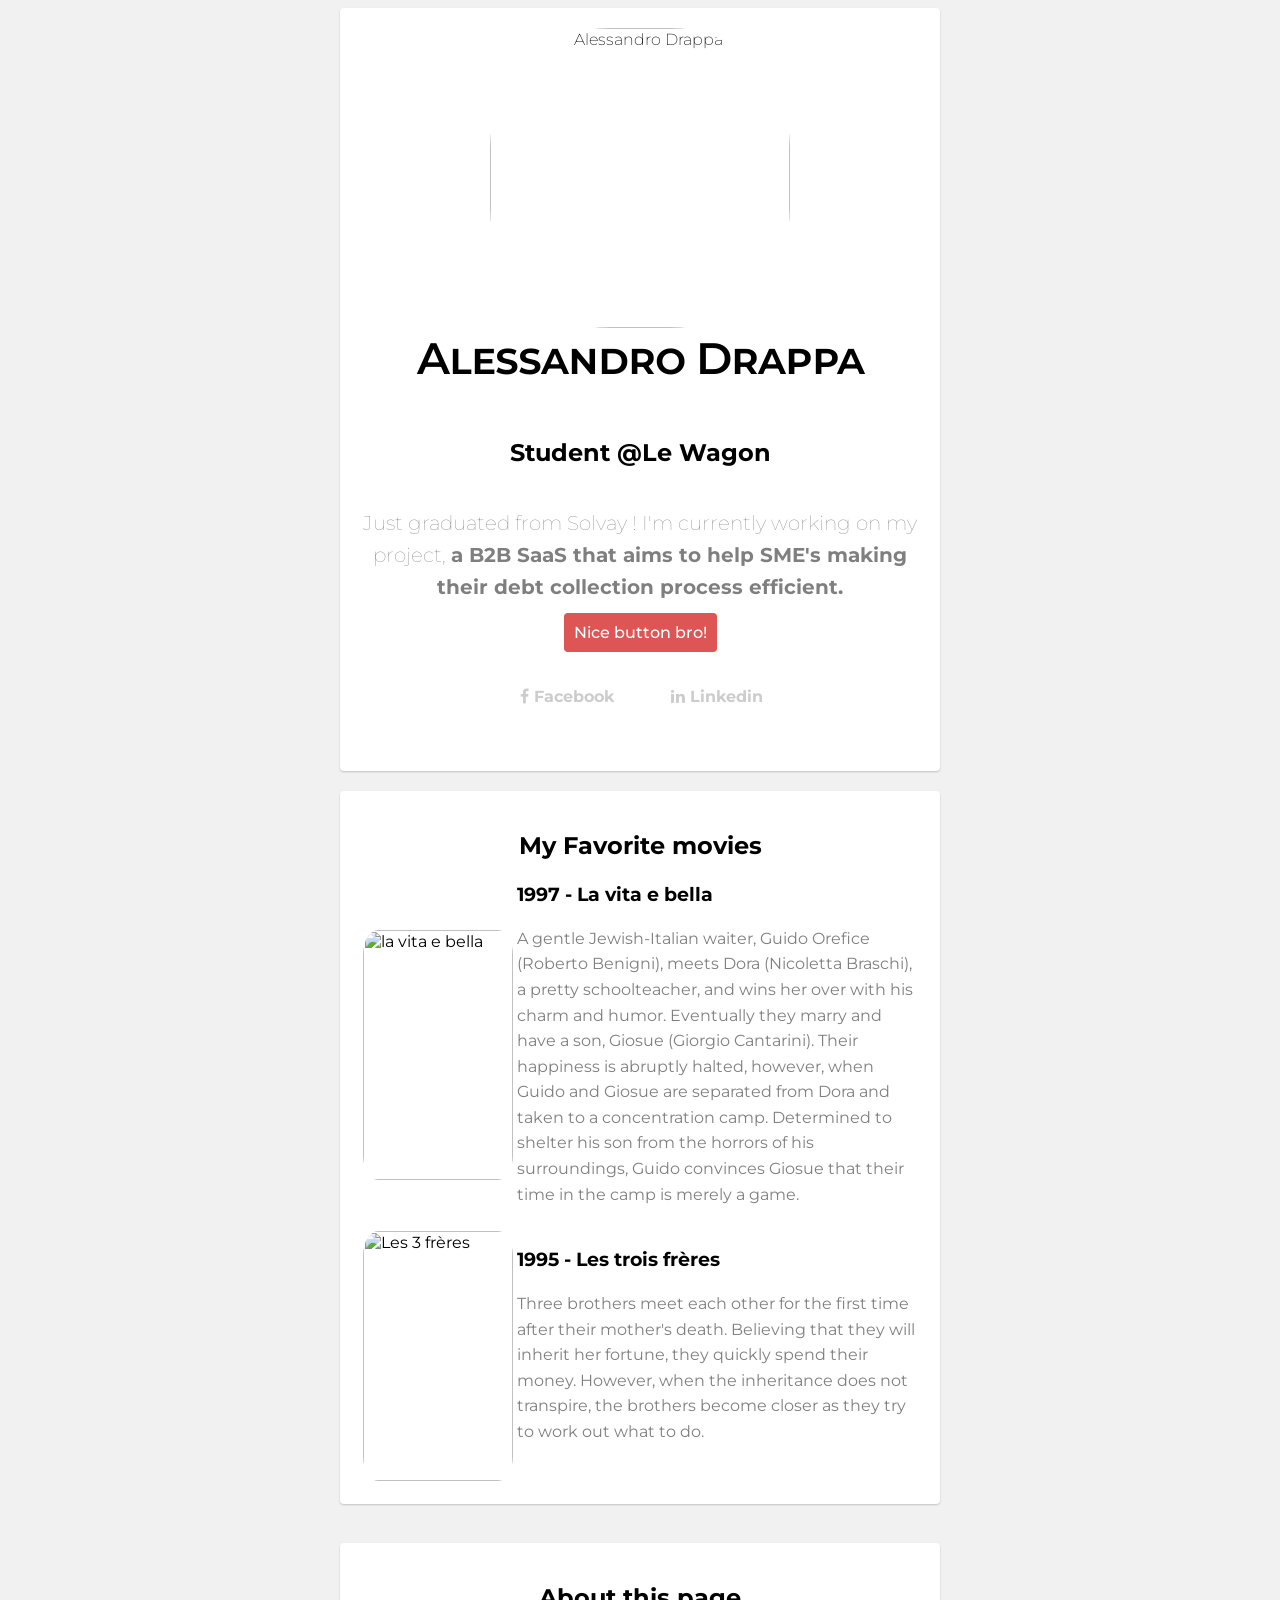
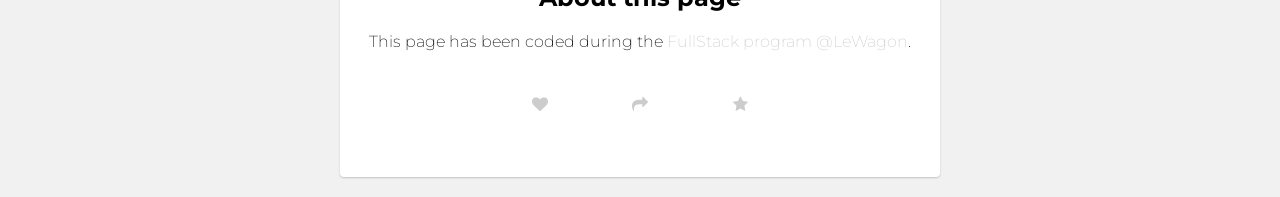
==== index.html @ a38814db "Correcting url" ====
<html>
  <head>
    <meta charset="utf-8">
    <title>Basic info</title>

    <!-- Google fonts -->
    <link rel="stylesheet" href="https://fonts.googleapis.com/css?family=Open+Sans:400,300,700|Montserrat:400,700">

    <!-- Fontawesome -->
    <link href="https://maxcdn.bootstrapcdn.com/font-awesome/4.2.0/css/font-awesome.min.css" rel="stylesheet">

    <!-- Your style -->
    <link rel="stylesheet" href="style.css">
  </head>
  <body>

   <div class="container">
    <div class="card-white-shadow">
      <img src="https://avatars1.githubusercontent.com/u/27001872?v=3&u=d390ec5ad1f13f73876745e44c85096bd02758f1&s=400" alt="Alessandro Drappa" class="img-rounded">
      <h1>Alessandro Drappa</h1>
      <h2>Student @Le Wagon</h2>
      <p id="intro">
        Just graduated from Solvay ! I'm currently working on my project, <strong>a B2B SaaS that aims to help SME's making their debt collection process efficient.</strong>
      </p><br>
      <a class="btn-red">Nice button bro!</a>
      <br>
      <ul>
        <li>
          <a href="https://www.facebook.com/alessandro.drappa">
            <i class="fa fa-facebook"></i> Facebook
          </a>
        </li>
        <li>
          <a href="https://www.linkedin.com/in/adrappa">
            <i class="fa fa-linkedin"></i> Linkedin
          </a>
        </li>
      </ul>
    </div>
    <div class="card-white-shadow">
      <h2>My Favorite movies</h2>

      <table>
        <tbody>
          <tr>
            <td>
              <img src="http://www.gstatic.com/tv/thumb/movieposters/22005/p22005_p_v8_aa.jpg" alt="la vita e bella" class="img-slightly-rounded">
            </td>
            <td>
              <h3>1997 - La vita e bella</h3>
              <p>A gentle Jewish-Italian waiter, Guido Orefice (Roberto Benigni), meets Dora (Nicoletta Braschi), a pretty schoolteacher, and wins her over with his charm and humor. Eventually they marry and have a son, Giosue (Giorgio Cantarini). Their happiness is abruptly halted, however, when Guido and Giosue are separated from Dora and taken to a concentration camp. Determined to shelter his son from the horrors of his surroundings, Guido convinces Giosue that their time in the camp is merely a game.</p>
            </td>
          </tr>
          <tr>
            <td>
              <img src="http://fr.web.img5.acsta.net/medias/nmedia/18/68/03/15/19007974.jpg" alt="Les 3 frères" class="img-slightly-rounded">
            </td>
            <td>
              <h3>1995 - Les trois frères</h3>
              <p>Three brothers meet each other for the first time after their mother's death. Believing that they will inherit her fortune, they quickly spend their money. However, when the inheritance does not transpire, the brothers become closer as they try to work out what to do.</p>
            </td>
          </tr>
        </tbody>
      </table>
    </div><br>
    <div class="card-white-shadow">
      <h2>About this page</h2>
      This page has been coded during the <a href="http://lewagon.org/program" target="_blank">FullStack program @LeWagon</a>.
    <ul>
     <li>
       <a href="#">
         <i class="fa fa-heart"></i>
       </a>
     </li>
     <li>
       <a href="#">
         <i class="fa fa-share"></i>
       </a>
     </li>
     <li>
       <a href="#">
         <i class="fa fa-star"></i>
       </a>
     </li>
   </ul>
 </div>
</div>   <!-- Here goes your content -->

  </body>
</html>
---- style.css ----
body {
  background-color: #f1f1f1;
  margin-left: auto;
  margin-right: auto;
  font-family: "Montserrat", Helvetica, Arial, sans-serif;
  font-weight: 200;
  text-align: center;
}

.btn-red {
  background-color: #DD5555;
  color: white;
  font-weight: 500;
  padding: 10px;
  border-radius: 4px;
}

.btn-red:hover {
  background-color: #C61414;
  color: white;
}

.card-white-shadow {
  background: white;
  text-align: center;
  padding: 20px;
  margin-bottom: 20px;
  border-radius: 4px;
  box-shadow: 0px 1px 2px 0px rgba(0, 0, 0, 0.2);
}

.img-slightly-rounded {
 width: 150px;
 height: 250px;
 border-radius: 10%;
}

.img-rounded {
  border-radius: 40%;
  width: 300px;
  height: 300px;
  margin: 0 auto;
}

.container { margin: 0 auto; width: 600px; }

#intro {
  display: inline-block;
  font-size: 20px;
  font-weight: 100;
  text-align: center;
}

#intro > strong:hover {
  color: #C61414;
}

a { color: #CCCCCC; text-decoration: none; }
a:hover { font-size: 1.3em ; color: #C61414 ;text-decoration: none; }

h1 {
  letter-spacing: -1px;
  line-height: 60px;
  font-size: 44px;
  font-weight: 600;
  font-variant: small-caps;
  margin: 0px 0 50px 0;
  text-shadow: 0 1px 0 #fff;
}

p {
  color: rgba(0, 0, 0, 0.5);
  margin: 20px 0;
  line-height: 1.6;
}

ul { width: 300px; display: inline-block; list-style: none; margin: 25px 0; padding: 20px; display:  }
li { display: table-cell; font-weight: bold; width: 1%; }

#suggestions {
  margin-top: 35px;
  color: #ccc;
}
#suggestions a {
  color: #666666;
  font-weight: 200;
  font-size: 14px;
  margin: 0 10px;
}
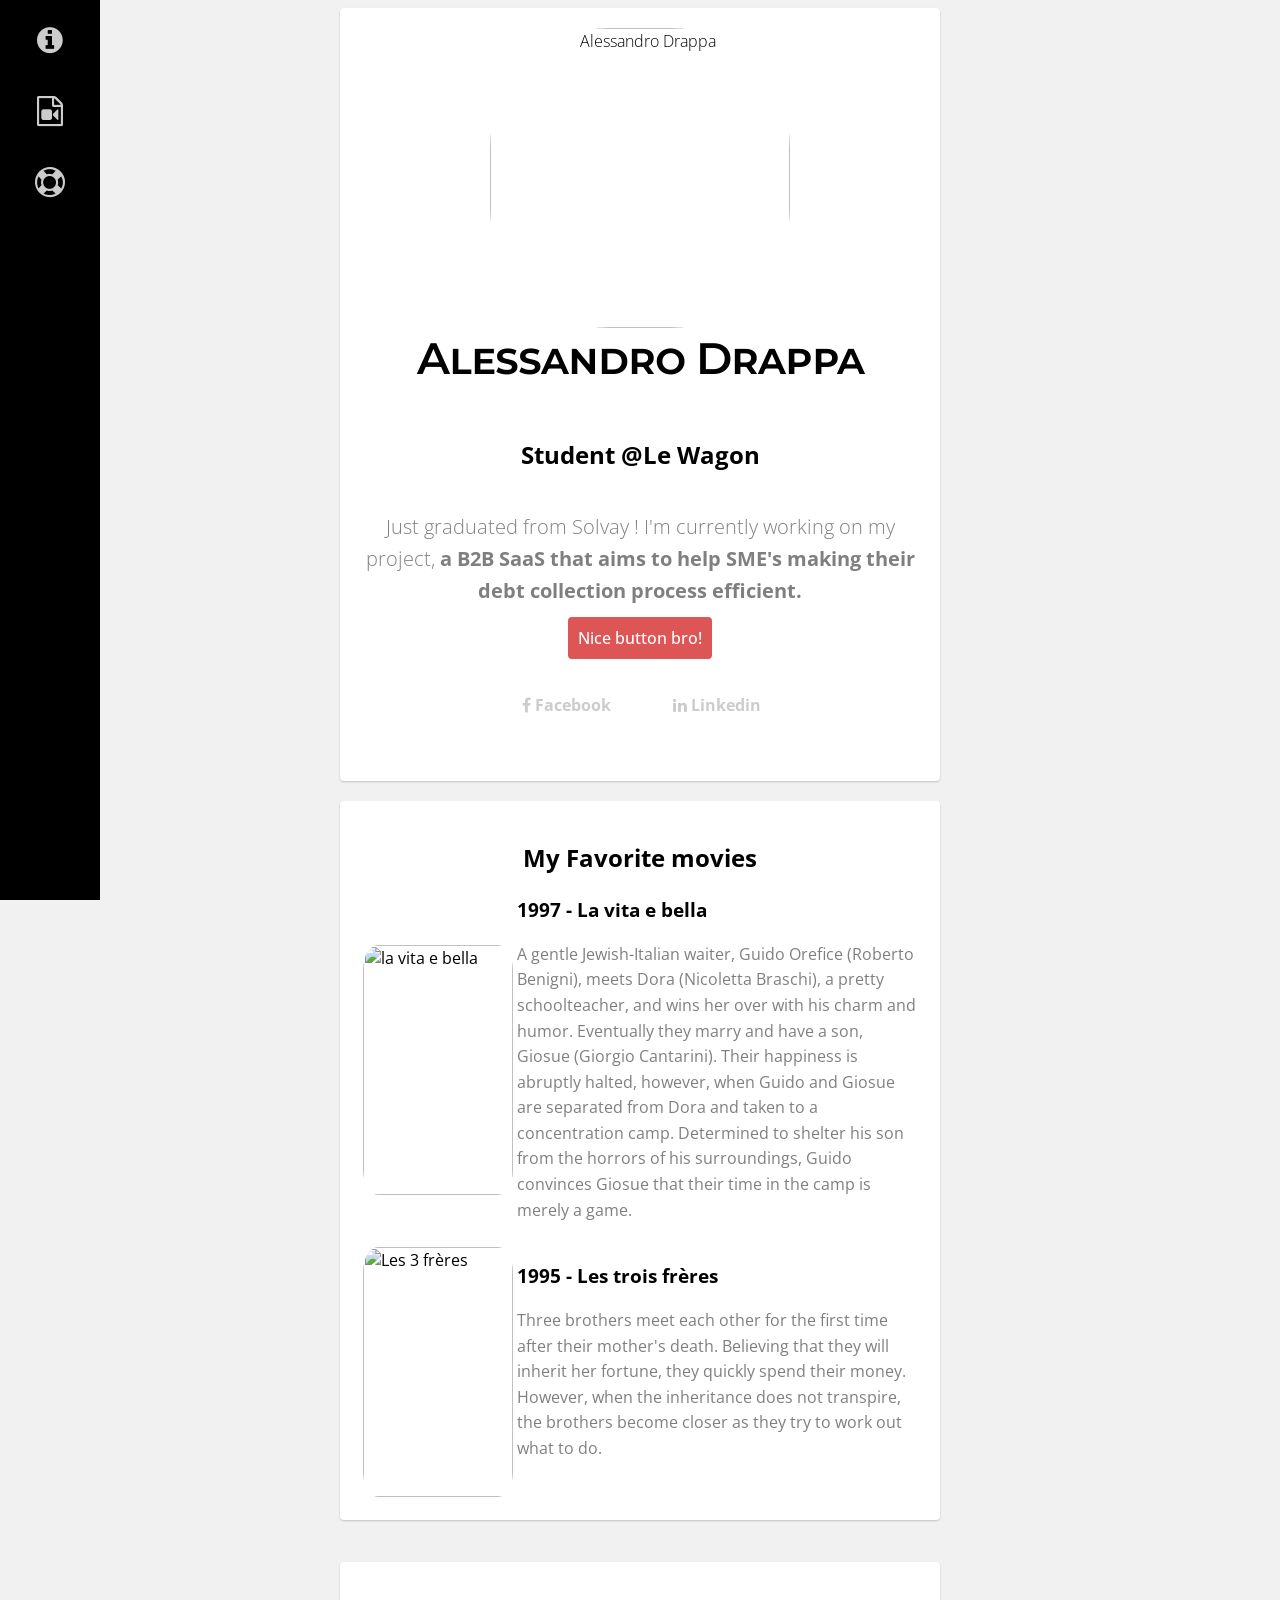
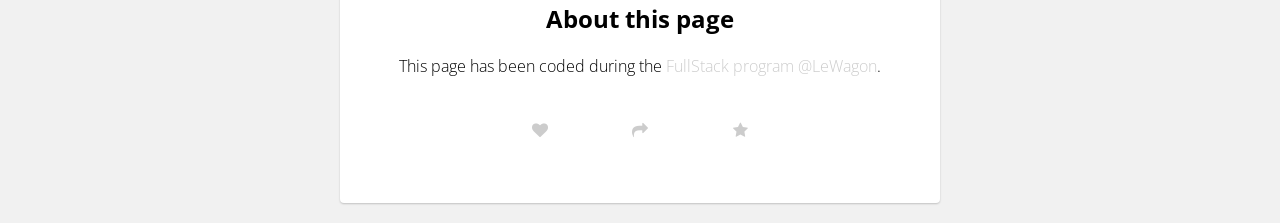
==== commit 0a18f2a9: "1optional" ====
--- a/index.html
+++ b/index.html
@@ -1,90 +1,111 @@
 <html>
-  <head>
-    <meta charset="utf-8">
-    <title>Basic info</title>
+<head>
+  <meta charset="utf-8">
+  <title>Basic info</title>
 
-    <!-- Google fonts -->
-    <link rel="stylesheet" href="https://fonts.googleapis.com/css?family=Open+Sans:400,300,700|Montserrat:400,700">
+  <!-- Google fonts -->
+  <link rel="stylesheet" href="http://fonts.googleapis.com/css?family=Open+Sans:400,300,700|Montserrat:400,700">
 
-    <!-- Fontawesome -->
-    <link href="https://maxcdn.bootstrapcdn.com/font-awesome/4.2.0/css/font-awesome.min.css" rel="stylesheet">
+  <!-- Fontawesome -->
+  <link href="http://maxcdn.bootstrapcdn.com/font-awesome/4.2.0/css/font-awesome.min.css" rel="stylesheet">
 
-    <!-- Your style -->
-    <link rel="stylesheet" href="style.css">
-  </head>
-  <body>
+  <!-- Your style -->
+  <link rel="stylesheet" href="style.css">
+</head>
+<body>
+  <div id="sidebar">
+    <ul>
+      <li>
+        <a href="#summary">
+          <i class="fa fa-info-circle"></i>
+        </a>
+      </li><br>
+      <li>
+        <a href="#favorite-movies">
+          <i class="fa fa-file-video-o"></i>
+        </a>
+      </li><br>
+      <li>
+        <a href="#footer">
+          <i class="fa fa-life-ring"></i>
+        </a>
+      </li>
+    </ul>
+  </div>
+  <div id="content">
+    <div id="summary">
+     <div class="container">
+      <div class="card-white-shadow">
+        <img src="https://avatars1.githubusercontent.com/u/27001872?v=3&u=d390ec5ad1f13f73876745e44c85096bd02758f1&s=400" alt="Alessandro Drappa" class="img-rounded">
+        <h1>Alessandro Drappa</h1>
+        <h2>Student @Le Wagon</h2>
+        <p id="intro">
+          Just graduated from Solvay ! I'm currently working on my project, <strong>a B2B SaaS that aims to help SME's making their debt collection process efficient.</strong>
+        </p><br>
+        <a class="btn-red">Nice button bro!</a>
+        <br>
+        <ul>
+          <li>
+            <a href="https://www.facebook.com/alessandro.drappa">
+              <i class="fa fa-facebook"></i> Facebook
+            </a>
+          </li>
+          <li>
+            <a href="https://www.linkedin.com/in/adrappa">
+              <i class="fa fa-linkedin"></i> Linkedin
+            </a>
+          </li>
+        </ul>
+      </div>
 
-   <div class="container">
-    <div class="card-white-shadow">
-      <img src="https://avatars1.githubusercontent.com/u/27001872?v=3&u=d390ec5ad1f13f73876745e44c85096bd02758f1&s=400" alt="Alessandro Drappa" class="img-rounded">
-      <h1>Alessandro Drappa</h1>
-      <h2>Student @Le Wagon</h2>
-      <p id="intro">
-        Just graduated from Solvay ! I'm currently working on my project, <strong>a B2B SaaS that aims to help SME's making their debt collection process efficient.</strong>
-      </p><br>
-      <a class="btn-red">Nice button bro!</a>
-      <br>
-      <ul>
-        <li>
-          <a href="https://www.facebook.com/alessandro.drappa">
-            <i class="fa fa-facebook"></i> Facebook
-          </a>
-        </li>
-        <li>
-          <a href="https://www.linkedin.com/in/adrappa">
-            <i class="fa fa-linkedin"></i> Linkedin
-          </a>
-        </li>
-      </ul>
-    </div>
-    <div class="card-white-shadow">
-      <h2>My Favorite movies</h2>
+      <div class="card-white-shadow" id="favorite-movies">
+        <h2>My Favorite movies</h2>
 
-      <table>
-        <tbody>
-          <tr>
-            <td>
-              <img src="http://www.gstatic.com/tv/thumb/movieposters/22005/p22005_p_v8_aa.jpg" alt="la vita e bella" class="img-slightly-rounded">
-            </td>
-            <td>
-              <h3>1997 - La vita e bella</h3>
-              <p>A gentle Jewish-Italian waiter, Guido Orefice (Roberto Benigni), meets Dora (Nicoletta Braschi), a pretty schoolteacher, and wins her over with his charm and humor. Eventually they marry and have a son, Giosue (Giorgio Cantarini). Their happiness is abruptly halted, however, when Guido and Giosue are separated from Dora and taken to a concentration camp. Determined to shelter his son from the horrors of his surroundings, Guido convinces Giosue that their time in the camp is merely a game.</p>
-            </td>
-          </tr>
-          <tr>
-            <td>
-              <img src="http://fr.web.img5.acsta.net/medias/nmedia/18/68/03/15/19007974.jpg" alt="Les 3 frères" class="img-slightly-rounded">
-            </td>
-            <td>
-              <h3>1995 - Les trois frères</h3>
-              <p>Three brothers meet each other for the first time after their mother's death. Believing that they will inherit her fortune, they quickly spend their money. However, when the inheritance does not transpire, the brothers become closer as they try to work out what to do.</p>
-            </td>
-          </tr>
-        </tbody>
-      </table>
-    </div><br>
-    <div class="card-white-shadow">
-      <h2>About this page</h2>
-      This page has been coded during the <a href="http://lewagon.org/program" target="_blank">FullStack program @LeWagon</a>.
-    <ul>
-     <li>
-       <a href="#">
-         <i class="fa fa-heart"></i>
-       </a>
-     </li>
-     <li>
-       <a href="#">
-         <i class="fa fa-share"></i>
-       </a>
-     </li>
-     <li>
-       <a href="#">
-         <i class="fa fa-star"></i>
-       </a>
-     </li>
-   </ul>
+        <table>
+          <tbody>
+            <tr>
+              <td>
+                <img src="http://www.gstatic.com/tv/thumb/movieposters/22005/p22005_p_v8_aa.jpg" alt="la vita e bella" class="img-slightly-rounded">
+              </td>
+              <td>
+                <h3>1997 - La vita e bella</h3>
+                <p>A gentle Jewish-Italian waiter, Guido Orefice (Roberto Benigni), meets Dora (Nicoletta Braschi), a pretty schoolteacher, and wins her over with his charm and humor. Eventually they marry and have a son, Giosue (Giorgio Cantarini). Their happiness is abruptly halted, however, when Guido and Giosue are separated from Dora and taken to a concentration camp. Determined to shelter his son from the horrors of his surroundings, Guido convinces Giosue that their time in the camp is merely a game.</p>
+              </td>
+            </tr>
+            <tr>
+              <td>
+                <img src="http://fr.web.img5.acsta.net/medias/nmedia/18/68/03/15/19007974.jpg" alt="Les 3 frères" class="img-slightly-rounded">
+              </td>
+              <td>
+                <h3>1995 - Les trois frères</h3>
+                <p>Three brothers meet each other for the first time after their mother's death. Believing that they will inherit her fortune, they quickly spend their money. However, when the inheritance does not transpire, the brothers become closer as they try to work out what to do.</p>
+              </td>
+            </tr>
+          </tbody>
+        </table>
+      </div><br>
+      <div class="card-white-shadow">
+        <h2>About this page</h2>
+        This page has been coded during the <a href="http://lewagon.org/program" target="_blank">FullStack program @LeWagon</a>.
+        <ul>
+         <li>
+           <a href="#">
+             <i class="fa fa-heart"></i>
+           </a>
+         </li>
+         <li>
+           <a href="#">
+             <i class="fa fa-share"></i>
+           </a>
+         </li>
+         <li>
+           <a href="#">
+             <i class="fa fa-star"></i>
+           </a>
+         </li>
+       </ul>
+     </div>
+   </div>
  </div>
-</div>   <!-- Here goes your content -->
-
-  </body>
+</body>
 </html>
--- a/style.css
+++ b/style.css
@@ -1,11 +1,38 @@
+/* Here goes your CSS */
 body {
   background-color: #f1f1f1;
   margin-left: auto;
   margin-right: auto;
-  font-family: "Montserrat", Helvetica, Arial, sans-serif;
+  font-family: "Open Sans", Helvetica, Arial, sans-serif;
   font-weight: 200;
   text-align: center;
 }
+
+#sidebar {
+  position: fixed;
+  font-size: 30px;
+  width: 100px;
+  left: 0;
+  top: 0;
+  bottom: 0;
+  background-color: #000000;
+  display: inline-block;
+}
+
+#sidebar > ul > li {
+  list-style: none;
+  line-height: 10em;
+}
+
+#sidebar > ul {
+  width: inherit;
+  padding: 0;
+}
+
+#page-content {
+  margin-left: 100px;
+}
+
 
 .btn-red {
   background-color: #DD5555;
@@ -64,6 +91,7 @@
   font-size: 44px;
   font-weight: 600;
   font-variant: small-caps;
+  font-family: "Montserrat", sans-serif;
   margin: 0px 0 50px 0;
   text-shadow: 0 1px 0 #fff;
 }
@@ -74,16 +102,5 @@
   line-height: 1.6;
 }
 
-ul { width: 300px; display: inline-block; list-style: none; margin: 25px 0; padding: 20px; display:  }
+ul { width: 300px; display: inline-block; list-style: none; margin: 25px 0; padding: 20px;   }
 li { display: table-cell; font-weight: bold; width: 1%; }
-
-#suggestions {
-  margin-top: 35px;
-  color: #ccc;
-}
-#suggestions a {
-  color: #666666;
-  font-weight: 200;
-  font-size: 14px;
-  margin: 0 10px;
-}
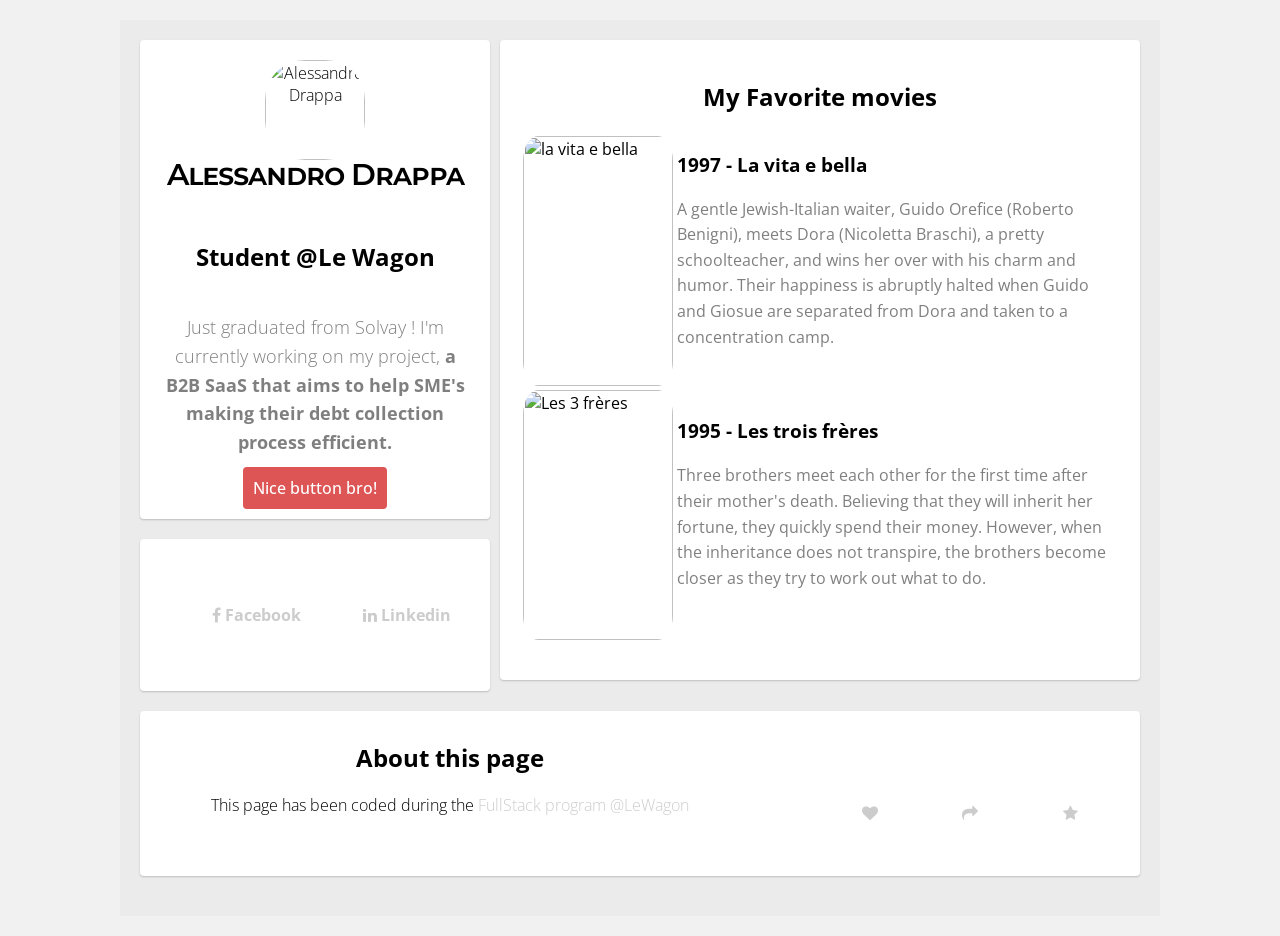
==== commit cdb9e974: "new" ====
--- a/index.html
+++ b/index.html
@@ -1,7 +1,7 @@
 <html>
 <head>
   <meta charset="utf-8">
-  <title>Basic info</title>
+  <title>Alessandro Drappa</title>
 
   <!-- Google fonts -->
   <link rel="stylesheet" href="http://fonts.googleapis.com/css?family=Open+Sans:400,300,700|Montserrat:400,700">
@@ -13,28 +13,8 @@
   <link rel="stylesheet" href="style.css">
 </head>
 <body>
-  <div id="sidebar">
-    <ul>
-      <li>
-        <a href="#summary">
-          <i class="fa fa-info-circle"></i>
-        </a>
-      </li><br>
-      <li>
-        <a href="#favorite-movies">
-          <i class="fa fa-file-video-o"></i>
-        </a>
-      </li><br>
-      <li>
-        <a href="#footer">
-          <i class="fa fa-life-ring"></i>
-        </a>
-      </li>
-    </ul>
-  </div>
-  <div id="content">
-    <div id="summary">
-     <div class="container">
+  <div id="wrapper">
+    <div id="left-container">
       <div class="card-white-shadow">
         <img src="https://avatars1.githubusercontent.com/u/27001872?v=3&u=d390ec5ad1f13f73876745e44c85096bd02758f1&s=400" alt="Alessandro Drappa" class="img-rounded">
         <h1>Alessandro Drappa</h1>
@@ -43,7 +23,8 @@
           Just graduated from Solvay ! I'm currently working on my project, <strong>a B2B SaaS that aims to help SME's making their debt collection process efficient.</strong>
         </p><br>
         <a class="btn-red">Nice button bro!</a>
-        <br>
+      </div>
+      <div class="card-white-shadow">
         <ul>
           <li>
             <a href="https://www.facebook.com/alessandro.drappa">
@@ -57,54 +38,53 @@
           </li>
         </ul>
       </div>
-
-      <div class="card-white-shadow" id="favorite-movies">
-        <h2>My Favorite movies</h2>
-
-        <table>
-          <tbody>
-            <tr>
-              <td>
-                <img src="http://www.gstatic.com/tv/thumb/movieposters/22005/p22005_p_v8_aa.jpg" alt="la vita e bella" class="img-slightly-rounded">
-              </td>
-              <td>
-                <h3>1997 - La vita e bella</h3>
-                <p>A gentle Jewish-Italian waiter, Guido Orefice (Roberto Benigni), meets Dora (Nicoletta Braschi), a pretty schoolteacher, and wins her over with his charm and humor. Eventually they marry and have a son, Giosue (Giorgio Cantarini). Their happiness is abruptly halted, however, when Guido and Giosue are separated from Dora and taken to a concentration camp. Determined to shelter his son from the horrors of his surroundings, Guido convinces Giosue that their time in the camp is merely a game.</p>
-              </td>
-            </tr>
-            <tr>
-              <td>
-                <img src="http://fr.web.img5.acsta.net/medias/nmedia/18/68/03/15/19007974.jpg" alt="Les 3 frères" class="img-slightly-rounded">
-              </td>
-              <td>
-                <h3>1995 - Les trois frères</h3>
-                <p>Three brothers meet each other for the first time after their mother's death. Believing that they will inherit her fortune, they quickly spend their money. However, when the inheritance does not transpire, the brothers become closer as they try to work out what to do.</p>
-              </td>
-            </tr>
-          </tbody>
-        </table>
-      </div><br>
-      <div class="card-white-shadow">
-        <h2>About this page</h2>
-        This page has been coded during the <a href="http://lewagon.org/program" target="_blank">FullStack program @LeWagon</a>.
-        <ul>
-         <li>
-           <a href="#">
-             <i class="fa fa-heart"></i>
-           </a>
-         </li>
-         <li>
-           <a href="#">
-             <i class="fa fa-share"></i>
-           </a>
-         </li>
-         <li>
-           <a href="#">
-             <i class="fa fa-star"></i>
-           </a>
-         </li>
-       </ul>
-     </div>
+    </div>
+    <div class="card-white-shadow" id="right-container">
+      <h2>My Favorite movies</h2>
+      <table>
+        <tbody>
+          <tr>
+            <td>
+              <img src="http://www.gstatic.com/tv/thumb/movieposters/22005/p22005_p_v8_aa.jpg" alt="la vita e bella" class="img-slightly-rounded">
+            </td>
+            <td>
+              <h3>1997 - La vita e bella</h3>
+              <p>A gentle Jewish-Italian waiter, Guido Orefice (Roberto Benigni), meets Dora (Nicoletta Braschi), a pretty schoolteacher, and wins her over with his charm and humor. Their happiness is abruptly halted when Guido and Giosue are separated from Dora and taken to a concentration camp.</p>
+            </td>
+          </tr>
+          <tr>
+            <td>
+              <img src="http://fr.web.img5.acsta.net/medias/nmedia/18/68/03/15/19007974.jpg" alt="Les 3 frères" class="img-slightly-rounded">
+            </td>
+            <td>
+              <h3>1995 - Les trois frères</h3>
+              <p>Three brothers meet each other for the first time after their mother's death. Believing that they will inherit her fortune, they quickly spend their money. However, when the inheritance does not transpire, the brothers become closer as they try to work out what to do.</p>
+            </td>
+          </tr>
+        </tbody>
+      </table>
+    </div>
+    <div class="clear"></div>
+    <div class="card-white-shadow" id="footer">
+      <h2>About this page</h2>
+      This page has been coded during the <a href="http://lewagon.org/program" target="_blank">FullStack program @LeWagon</a>
+      <ul id="share">
+       <li>
+         <a href="#">
+           <i class="fa fa-heart"></i>
+         </a>
+       </li>
+       <li>
+         <a href="#">
+           <i class="fa fa-share"></i>
+         </a>
+       </li>
+       <li>
+         <a href="#">
+           <i class="fa fa-star"></i>
+         </a>
+       </li>
+     </ul>
    </div>
  </div>
 </body>
--- a/style.css
+++ b/style.css
@@ -1,4 +1,3 @@
-/* Here goes your CSS */
 body {
   background-color: #f1f1f1;
   margin-left: auto;
@@ -64,8 +63,8 @@
 
 .img-rounded {
   border-radius: 40%;
-  width: 300px;
-  height: 300px;
+  width: 100px;
+  height: 100px;
   margin: 0 auto;
 }
 
@@ -73,7 +72,7 @@
 
 #intro {
   display: inline-block;
-  font-size: 20px;
+  font-size: 18px;
   font-weight: 100;
   text-align: center;
 }
@@ -83,12 +82,12 @@
 }
 
 a { color: #CCCCCC; text-decoration: none; }
-a:hover { font-size: 1.3em ; color: #C61414 ;text-decoration: none; }
+a:hover { font-size: 1.05em ; color: #C61414 ;text-decoration: none; }
 
 h1 {
   letter-spacing: -1px;
-  line-height: 60px;
-  font-size: 44px;
+  line-height: 30px;
+  font-size: 30px;
   font-weight: 600;
   font-variant: small-caps;
   font-family: "Montserrat", sans-serif;
@@ -104,3 +103,48 @@
 
 ul { width: 300px; display: inline-block; list-style: none; margin: 25px 0; padding: 20px;   }
 li { display: table-cell; font-weight: bold; width: 1%; }
+
+#wrapper{
+  padding: 20px;
+  width: 1000px;
+  margin: 20px auto;
+  border-radius: 2px;
+  background: rgba(175, 175, 175, 0.1);
+}
+
+#left-container{
+  width: 35%;
+  float: left;
+  min-height: 600px;
+}
+#left-container .card:first-child {
+  min-height: 350px;
+}
+#left-container .card:last-child {
+  min-height: 120px;
+}
+
+#right-container{
+  width: 60%;
+  float: right;
+  min-height: 600px;
+}
+#right-container .card {
+  min-height: 530px;
+}
+
+.clear{
+  clear: both;
+}
+
+#footer{
+  position: relative;
+  padding: 10px 400px 60px 20px;
+}
+
+#share{
+  position: absolute;
+  text-align: center;
+  bottom: 10px;
+  right: 0px;
+}
